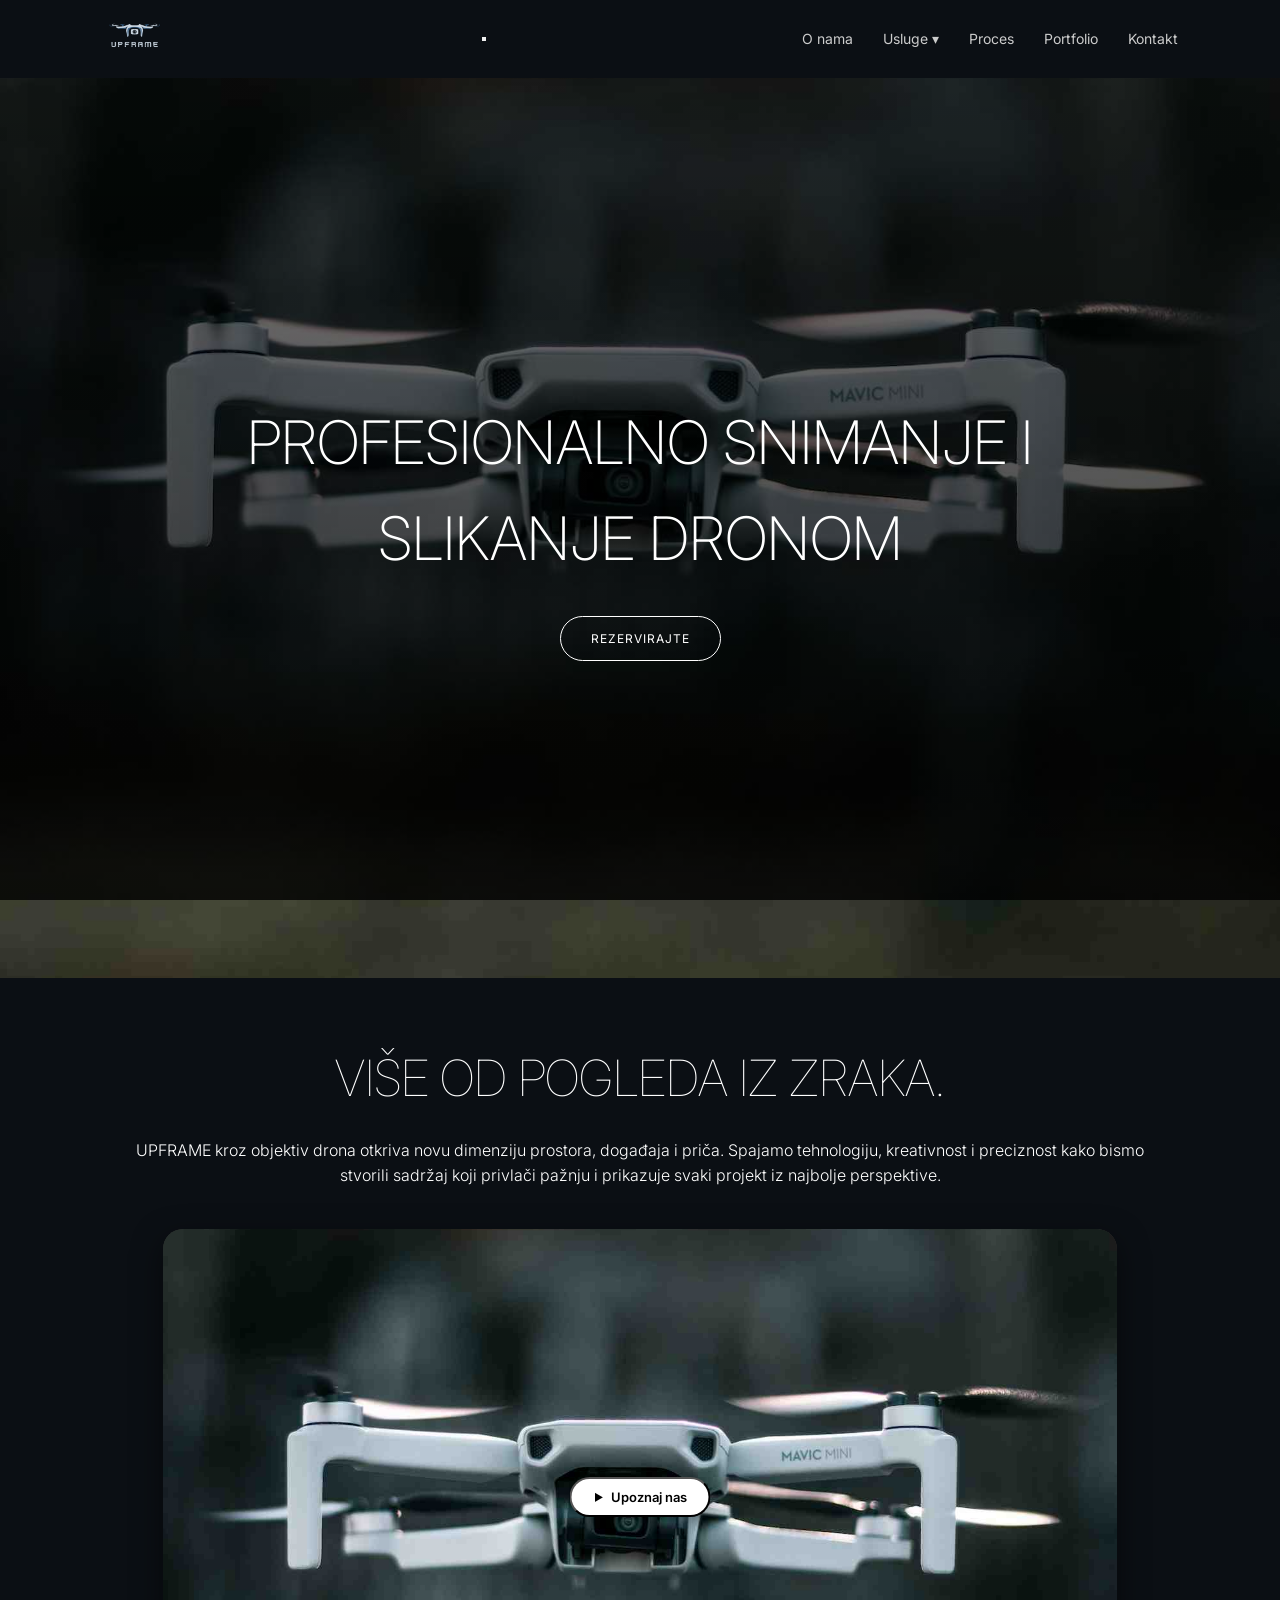
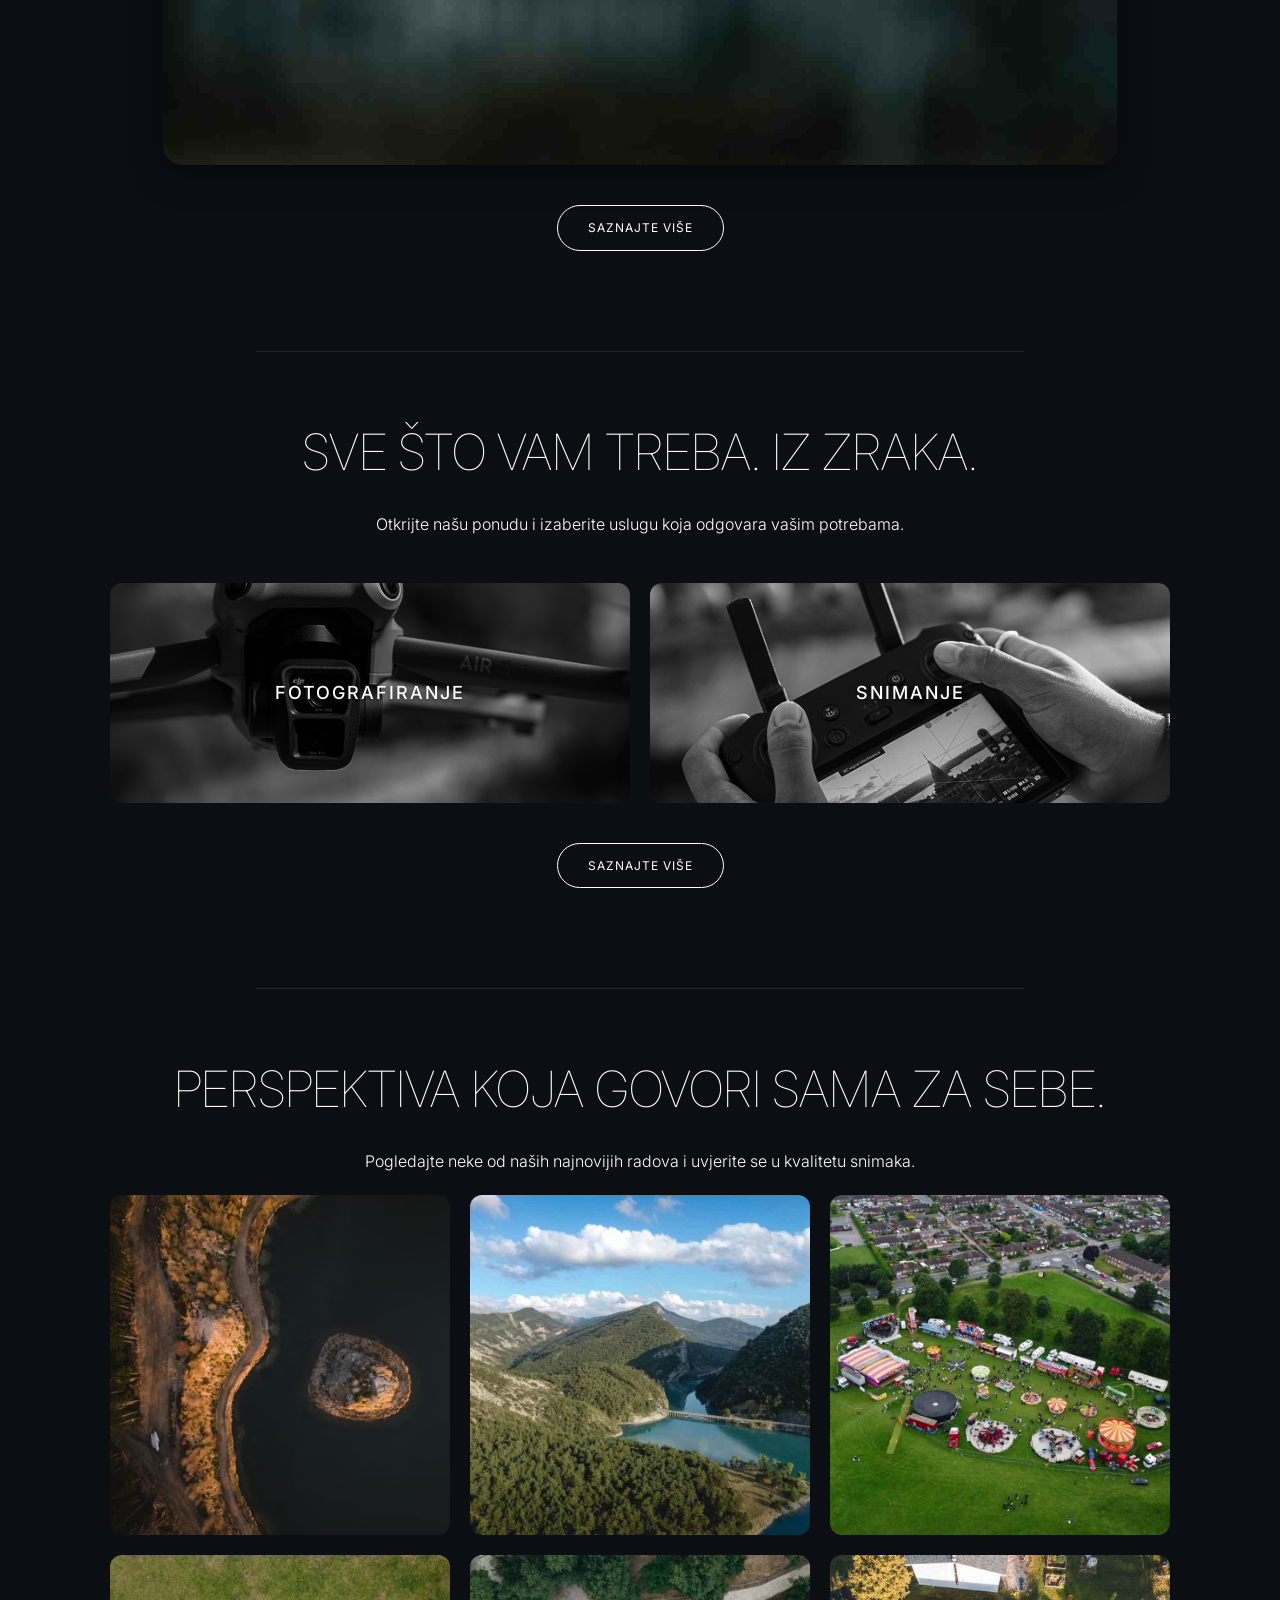
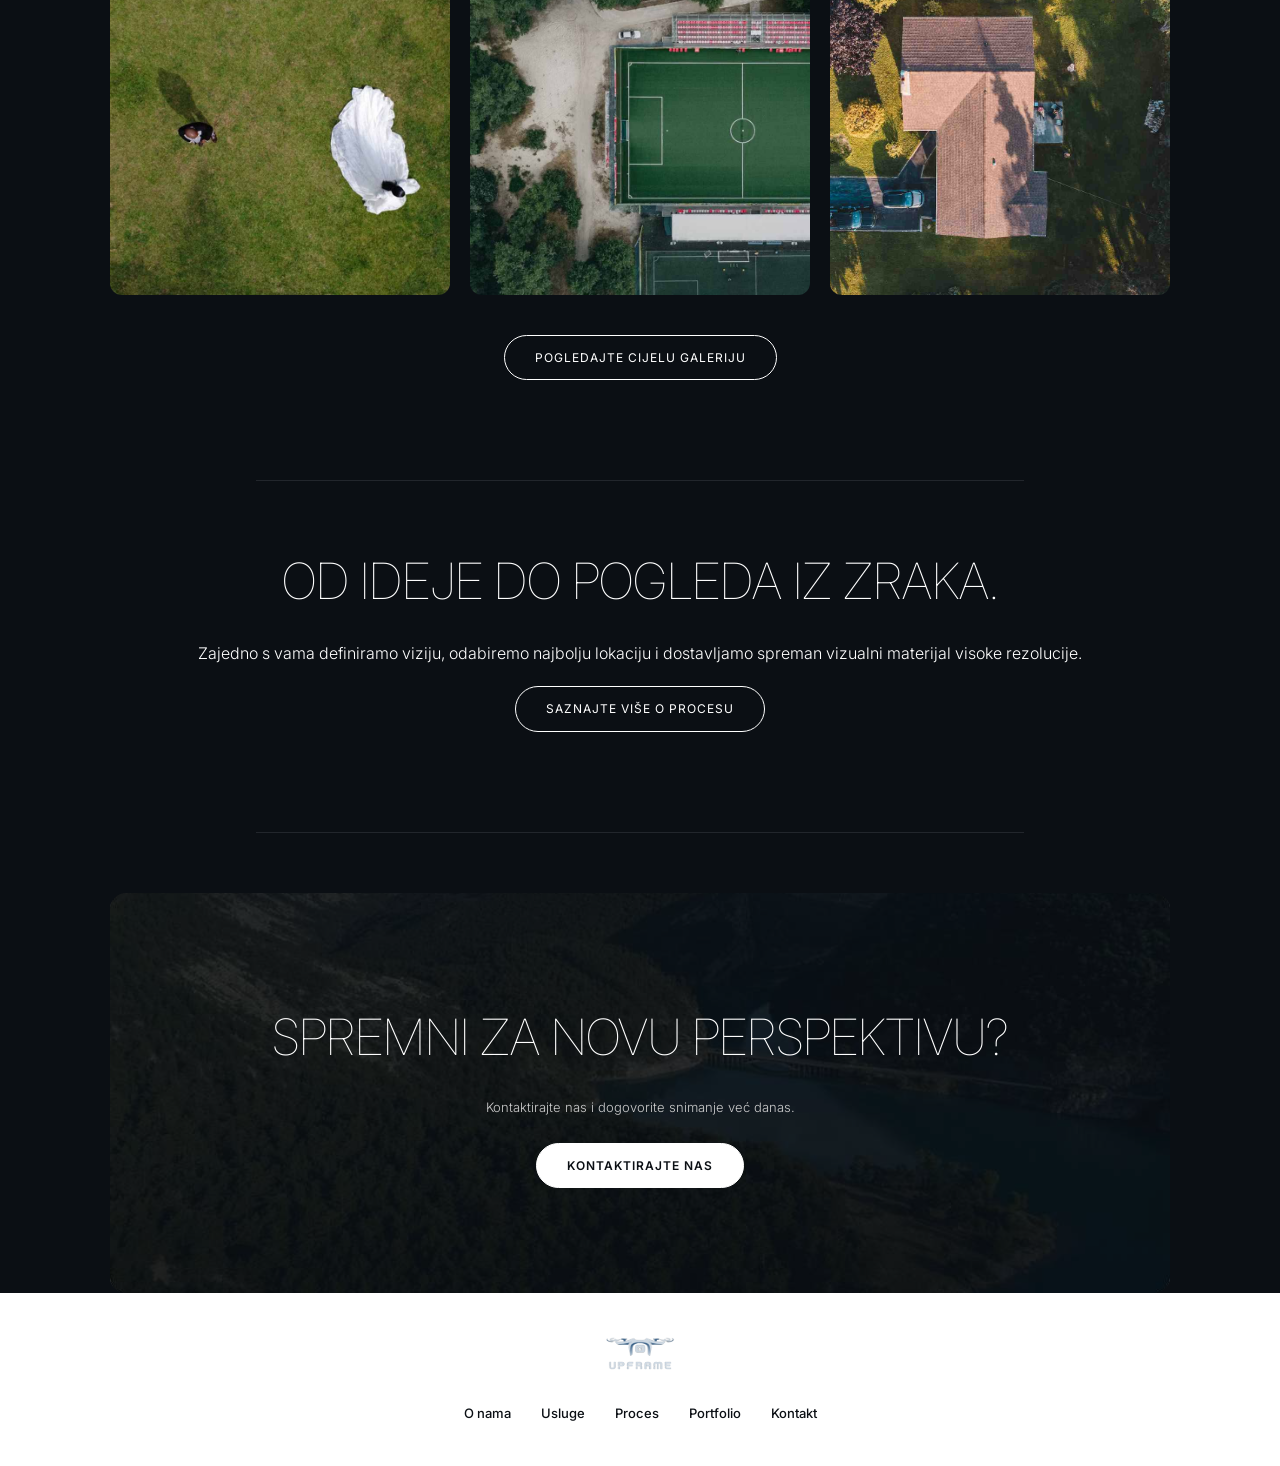
==== index.html @ 9edc262e "Add files via upload" ====
<!DOCTYPE html>
<html lang="hr">

<head>
    <meta charset="UTF-8">
    <meta name="viewport" content="width=device-width, initial-scale=1.0">
    <title>UPFRAME - Naslovna</title>
    <link rel="preconnect" href="https://fonts.googleapis.com">
    <link rel="preconnect" href="https://fonts.gstatic.com" crossorigin>
    <link href="https://fonts.googleapis.com/css2?family=Inter:wght@300;400;500;600;700&display=swap" rel="stylesheet">
    <link rel="stylesheet" href="style.css">
</head>

<body>

    <header class="navbar">
        <div class="logo">
            <a href="index.html"><img src="images/logotip.png" alt="UPFRAME Logo"></a>
        </div>

        <button class="hamburger" id="hamburger" aria-label="Otvori izbornik">
            <span></span>
            <span></span>
            <span></span>
        </button>

        <nav>
            <ul class="nav-links" id="nav-links">
                <li><a href="o_nama.html">O nama</a></li>
                <li class="dropdown">
                    <a href="usluge.html" class="dropbtn">Usluge &#9662;</a>
                    <ul class="dropdown-content">
                        <li><a href="snimanje.html">Snimanje</a></li>
                        <li><a href="fotografiranje.html">Fotografiranje</a></li>
                    </ul>
                </li>
                <li><a href="proces.html">Proces</a></li>
                <li><a href="portfolio.html">Portfolio</a></li>
                <li><a href="kontakt.html">Kontakt</a></li>
            </ul>
        </nav>
    </header>

    <section class="hero">
        <div class="hero-text">
            <h1>profesionalno snimanje i <br>slikanje dronom</h1>

            <a href="kontakt.html" class="btn btn-outline">REZERVIRAJTE</a>
        </div>
    </section>

    <section class="content-section text-center">
        <h2>VIŠE OD POGLEDA IZ ZRAKA.</h2>
        <p class="subtitle">
            UPFRAME kroz objektiv drona otkriva novu dimenziju prostora, događaja i priča.
            Spajamo tehnologiju, kreativnost i preciznost kako bismo stvorili
            sadržaj koji privlači pažnju i prikazuje svaki projekt iz najbolje perspektive.<br>
        </p>

        <div class="video-container" id="videoWrapper">
            <img src="images/naslovna_1.jpg" alt="Video cover" class="video-poster">

            <button type="button" class="play-btn" onclick="pokreniVideo()">
                <span class="play-icon">►</span> Upoznaj nas
            </button>

            <video id="mojVideo" class="video-element" controls>
                <source src="images/teovideo.mp4" type="video/mp4">
                Vaš preglednik ne podržava video zapis.
            </video>
        </div>

        <script>
            function pokreniVideo() {
                var wrapper = document.getElementById('videoWrapper');
                var video = document.getElementById('mojVideo');

                wrapper.classList.add('playing');
                video.play();
            }
        </script>

        <a href="o_nama.html" class="btn btn-outline">SAZNAJTE VIŠE</a>

    </section>
    <hr class="divider">

    <section class="content-section text-center">
        <h2>SVE ŠTO VAM TREBA. IZ ZRAKA.</h2>
        <p class="subtitle">Otkrijte našu ponudu i izaberite uslugu koja odgovara vašim potrebama.</p>
        <br>


        <div class="cards-grid grid-2">
            <div class="card card-overlay">
                <a href="fotografiranje.html">
                    <img src="images/fotografiranje.png" alt="Fotografiranje">
                    <div class="card-text">FOTOGRAFIRANJE</div>
            </div></a>
            <a href="snimanje.html">
                <div class="card card-overlay">
                    <img src="images/snimanje.png" alt="Snimanje">
                    <div class="card-text">SNIMANJE</div>
                </div>
            </a>
        </div>

        <a href="usluge.html" class="btn btn-outline">SAZNAJTE VIŠE</a>

    </section>
    <hr class="divider">

    <section class="content-section text-center">
        <h2>PERSPEKTIVA KOJA GOVORI SAMA ZA SEBE.</h2>
        <p class="subtitle">Pogledajte neke od naših najnovijih radova i uvjerite se u kvalitetu snimaka.</p>

        <div class="cards-grid grid-3">
            <div class="card"><img src="images/otok1.jpg" alt="Rad 1"></div>
            <div class="card"><img src="images/planina.jpg" alt="Rad 2"></div>
            <div class="card"><img src="images/event.jpg" alt="Rad 3"></div>
            <div class="card"><img src="images/svadba.jpg" alt="Rad 4"></div>
            <div class="card"><img src="images/teren.jpg" alt="Rad 5"></div>
            <div class="card"><img src="images/lokacija.jpg" alt="Rad 6"></div>
        </div>

        <a href="portfolio.html" class="btn btn-outline">POGLEDAJTE CIJELU GALERIJU</a>
    </section>
    <hr class="divider">
    <section class="content-section text-center">
        <h2>OD IDEJE DO POGLEDA IZ ZRAKA.</h2>
        <p class="subtitle">
            Zajedno s vama definiramo viziju, odabiremo najbolju lokaciju
            i dostavljamo spreman vizualni materijal visoke rezolucije.
        </p>
        <a href="proces.html" class="btn btn-outline">SAZNAJTE VIŠE O PROCESU</a>

    </section>
    <hr class="divider">
    <section class="content-section">
        <div class="cta-card">
            <img src="images/footer.jpg" alt="Pozadina">
            <div class="cta-content">
                <h2>SPREMNI ZA NOVU PERSPEKTIVU?</h2>
                <p>Kontaktirajte nas i dogovorite snimanje već danas.</p>
                <a href="kontakt.html" class="btn btn-white">KONTAKTIRAJTE NAS</a>
            </div>
        </div>
    </section>

    <footer class="footer">
        <div class="footer-logo">
            <img src="images/logotip.png" alt="UPFRAME Logo">
        </div>
        <ul class="footer-links">
            <li><a href="o_nama.html">O nama</a></li>
            <li><a href="usluge.html">Usluge</a></li>
            <li><a href="proces.html">Proces</a></li>
            <li><a href="portfolio.html">Portfolio</a></li>
            <li><a href="kontakt.html">Kontakt</a></li>
        </ul>
    </footer>

    <script>
        const hamburger = document.getElementById('hamburger');
        const navLinks = document.getElementById('nav-links');

        hamburger.addEventListener('click', () => {
            navLinks.classList.toggle('active');
        });
    </script>
</body>

</html>
---- style.css ----
* {
    margin: 0;
    padding: 0;
    box-sizing: border-box;
}

body {
    font-family: 'Inter', sans-serif;
    background-color: #0b0f14;
    color: #ffffff;
    line-height: 1.6;
}

a {
    color: inherit;
    text-decoration: none;
}

.navbar {
    display: flex;
    justify-content: space-between;
    align-items: center;
    padding: 20px 8%;
    background-color: #0b0f14;
}

.logo img {
    height: 30px;
}

.nav-links {
    list-style: none;
    display: flex;
    gap: 30px;
}

.nav-links a {
    font-size: 14px;
    font-weight: 400;
    color: #cccccc;
    transition: color 0.3s ease;
}

.nav-links a:hover {
    color: #ffffff;
}

.dropdown {
    position: relative;
}

.dropdown-content {
    display: none;
    position: absolute;
    top: 100%;
    left: 0;
    background-color: #161b22;
    min-width: 160px;
    box-shadow: 0px 8px 16px rgba(0, 0, 0, 0.5);
    border-radius: 8px;
    padding: 10px 0;
    list-style: none;
    z-index: 1000;
}

.dropdown-content li a {
    display: block;
    padding: 10px 20px;
    color: #cccccc;
}

.dropdown-content li a:hover {
    background-color: #21262d;
    color: #ffffff;
}

.dropdown:hover .dropdown-content {
    display: block;
}



.hero {
    width: 100vw;
    height: 100vh;

    display: flex;
    justify-content: center;
    align-items: center;

    text-align: center;

    background-image: linear-gradient(rgba(0, 0, 0, 0.5), rgba(0, 0, 0, 0.8)), url(images/naslovna_1.jpg);
    background-size: cover;
    background-position: center center;
    background-repeat: no-repeat;
    background-attachment: fixed;
}

.btn {
    display: inline-block;
    padding: 12px 30px;
    border-radius: 30px;
    font-size: 12px;
    letter-spacing: 1px;
    cursor: pointer;
    transition: all 0.3s ease;
}

.btn-outline {
    border: 1px solid #ffffff;
    color: #ffffff;
    background: transparent;
}

.btn-outline:hover {
    background: #ffffff;
    color: #0b0f14;
}

.btn-white {
    background: #ffffff;
    color: #0b0f14;
    border: 1px solid #ffffff;
    font-weight: 600;
}

.btn-white:hover {
    background: #e0e0e0;
}

h1 {
    font-size: 60px;
    font-weight: 200;
    text-transform: uppercase;
    margin-bottom: 0.5em;
}

.divider {
    border: 0;
    height: 1px;
    background: #22262c;
    margin: 100px auto 0;

    width: 60%;
}

.content-section {
    max-width: 1100px;
    margin: 0 auto;
    padding: 60px 20px 0;
}

.text-center {
    text-align: center;
}

h2 {
    font-size: 50px;
    font-weight: 100;
    margin-bottom: 20px;
    text-transform: uppercase;
}

p {
    font-size: 16px;
    color: white;
    margin-bottom: 20px;
    font-weight: 300;
}

.video-container {
    position: relative;
    width: 90%;
    max-width: 1100px;
    margin: 40px auto;
    aspect-ratio: 16 / 9;
    border-radius: 20px;
    overflow: hidden;
    box-shadow: 0 10px 30px rgba(0, 0, 0, 0.5);
    background-color: #000;
}

.video-container.playing .video-poster,
.video-container.playing .play-btn {
    display: none;
}

.video-poster {
    position: absolute;
    top: 0;
    left: 0;
    width: 100%;
    height: 100%;
    object-fit: cover;
    z-index: 2;
    transition: opacity 0.3s ease;
}

.play-btn {
    position: absolute;
    top: 50%;
    left: 50%;
    transform: translate(-50%, -50%);
    z-index: 3;

    background-color: #ffffff;
    color: #000000;
    padding: 10px 22px;
    border-radius: 50px;
    font-family: 'Inter', sans-serif;
    font-size: 13px;
    font-weight: 600;
    cursor: pointer;

    display: flex;
    align-items: center;
    gap: 8px;
    box-shadow: 0 4px 15px rgba(0, 0, 0, 0.3);
    user-select: none;
    transition: transform 0.2s ease, background-color 0.2s ease;
}

.play-btn:hover {
    transform: translate(-50%, -50%) scale(1.05);
    background-color: #f0f0f0;
}

.play-icon {
    font-size: 10px;
}

.video-element {
    position: absolute;
    top: 0;
    left: 0;
    width: 100%;
    height: 100%;
    border: none;
    z-index: 1;
}

.video-checkbox:checked~.video-poster,
.video-checkbox:checked~.play-btn {
    display: none;
}


.cards-grid {
    display: grid;
    gap: 20px;
    margin-bottom: 40px;
}

.grid-2 {
    grid-template-columns: repeat(2, 1fr);
}

.grid-3 {
    grid-template-columns: repeat(3, 1fr);
}

.card {
    border-radius: 12px;
    overflow: hidden;
    position: relative;
}

.card img {
    width: 100%;
    height: 100%;
    object-fit: cover;
    display: block;
}

.card-overlay {
    height: 220px;
}

.card-overlay .card-text {
    position: absolute;
    top: 50%;
    left: 50%;
    transform: translate(-50%, -50%);
    font-size: 18px;
    letter-spacing: 2px;
    font-weight: 500;
    text-shadow: 0 2px 4px rgba(0, 0, 0, 0.6);
}


.vertical-line {
    width: 1px;
    height: 100px;
    background-color: #22262c;
    margin: 0 auto;
}

.split-section {
    display: flex;
    align-items: center;
    justify-content: space-between;
    gap: 50px;
    max-width: 1100px;
    margin: 40px auto;
    padding: 0 20px;
}

.split-text {
    flex: 1;
    color: #ffffff;
}

.split-text h2 {
    font-size: 24px;
    font-weight: 400;
    letter-spacing: 2px;
    margin-bottom: 25px;
    text-transform: uppercase;
}

.split-text p {
    font-size: 14px;
    line-height: 1.7;
    color: white;
    margin-bottom: 20px;
    font-weight: 300;
}

.split-text p:last-child {
    margin-bottom: 0;
}

.split-image {
    flex: 1;
}

.split-image img {
    width: 80%;
    height: auto;
    display: block;
    border-radius: 20px;
    object-fit: cover;
}





.cta-card {
    position: relative;
    border-radius: 16px;
    overflow: hidden;
    height: 400px;
    display: flex;
    align-items: center;
    justify-content: center;
    text-align: center;
}

.cta-card img {
    position: absolute;
    width: 100%;
    height: 100%;
    object-fit: cover;
    opacity: 0.4;
}

.cta-content {
    position: relative;
    z-index: 1;
}

.cta-content p {
    font-size: 13px;
    color: #cccccc;
    margin-bottom: 25px;
}

.footer {
    background-color: #ffffff;
    color: #0b0f14;
    text-align: center;
    padding: 40px 20px;
}

.footer-logo img {
    height: 40px;
    margin-bottom: 20px;
}

.footer-links {
    list-style: none;
    display: flex;
    justify-content: center;
    gap: 30px;
}

.footer-links a {
    color: #0b0f14;
    font-size: 13px;
    font-weight: 500;
}

.contact-box {
    background-color: #333c48;
    max-width: 600px;
    margin: 50px auto;
    padding: 40px 20px;
    border-radius: 30px;
    text-align: center;
}

.contact-title {
    color: #ffffff;
    font-family: 'Inter', sans-serif;
    font-size: 14px;
    font-weight: 700;
    letter-spacing: 1.5px;
    margin-bottom: 8px;
}

.contact-email {
    color: #b0b8c4;
    font-family: 'Inter', sans-serif;
    font-size: 14px;
    text-decoration: underline;
    transition: color 0.3s ease;
}

.contact-email:hover {
    color: #ffffff;
}

.icon-image img {
    align-items: center;
    position: relative;
    width: 60px;
    height: auto;
    border-radius: 20px;
    object-fit: cover;
}


@media (max-width: 768px) {

    .grid-2,
    .grid-3 {
        grid-template-columns: 1fr;
    }

    .navbar {
        flex-direction: column;
        gap: 15px;
    }

    .nav-links {
        gap: 15px;
    }

    h2 {
    font-size: 30px;
    font-weight: 100;
    margin-bottom: 20px;
    text-transform: uppercase;
}

h1 {
    font-size: 40px;
    font-weight: 100;
    margin-bottom: 20px;
    text-transform: uppercase;
}

p {
    font-size: 12px;
    color: white;
    margin-bottom: 20px;
    font-weight: 300;
}
.content-section {
    max-width: 1100px;
    margin: 0 auto;
    padding: 60px 5px 0;
    padding-left: 1.5rem;  
    padding-right: 1.5rem;
}

.split-section {
    flex-direction: column;
    gap: 30px; 
    padding: 0 16px; 
  }

  .split-image img {
    width: 100%;
}

.hamburger {
    display: none;
    flex-direction: column;
    justify-content: space-between;
    width: 28px;
    height: 20px;
    background: transparent;
    border: none;
    cursor: pointer;
    padding: 0;
    z-index: 1001;
}

.hamburger span {
    width: 100%;
    height: 3px;
    background-color: #ffffff;
    border-radius: 2px;
    transition: all 0.3s ease;
}

    .navbar {
        position: relative;
    }

    .hamburger {
        display: flex;
    }

    .nav-links {
        display: none;
        flex-direction: column;
        position: absolute;
        top: 100%;
        left: 0;
        width: 100%;
        background-color: #0b0f14;
        padding: 20px 0;
        gap: 15px;
        box-shadow: 0px 10px 15px rgba(0, 0, 0, 0.5);
    }

    .nav-links.active {
        display: flex;
    }

    .nav-links li {
        text-align: center;
    }

    .dropdown-content {
    display: block;
    position: static;
    box-shadow: none;
    background-color: #161b22;
    padding-left: 15px;
    margin-top: 5px;
  }

}
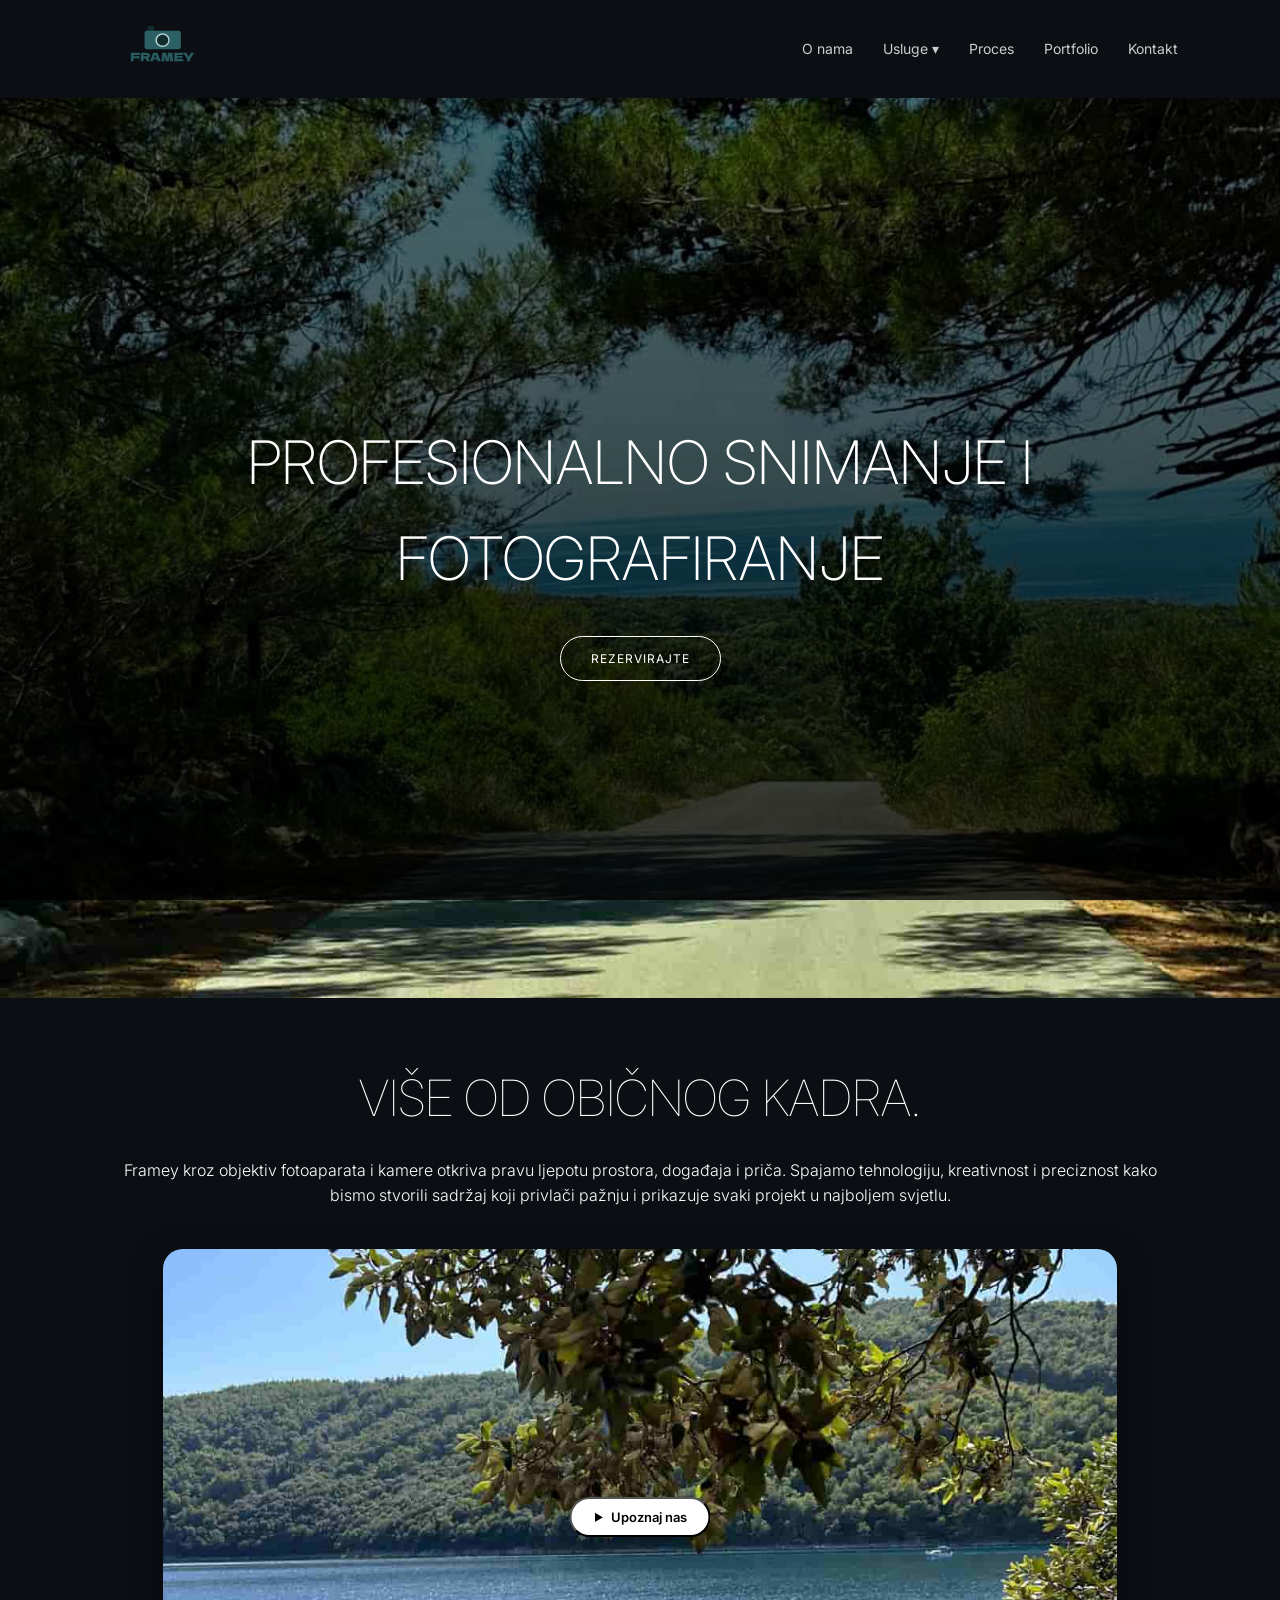
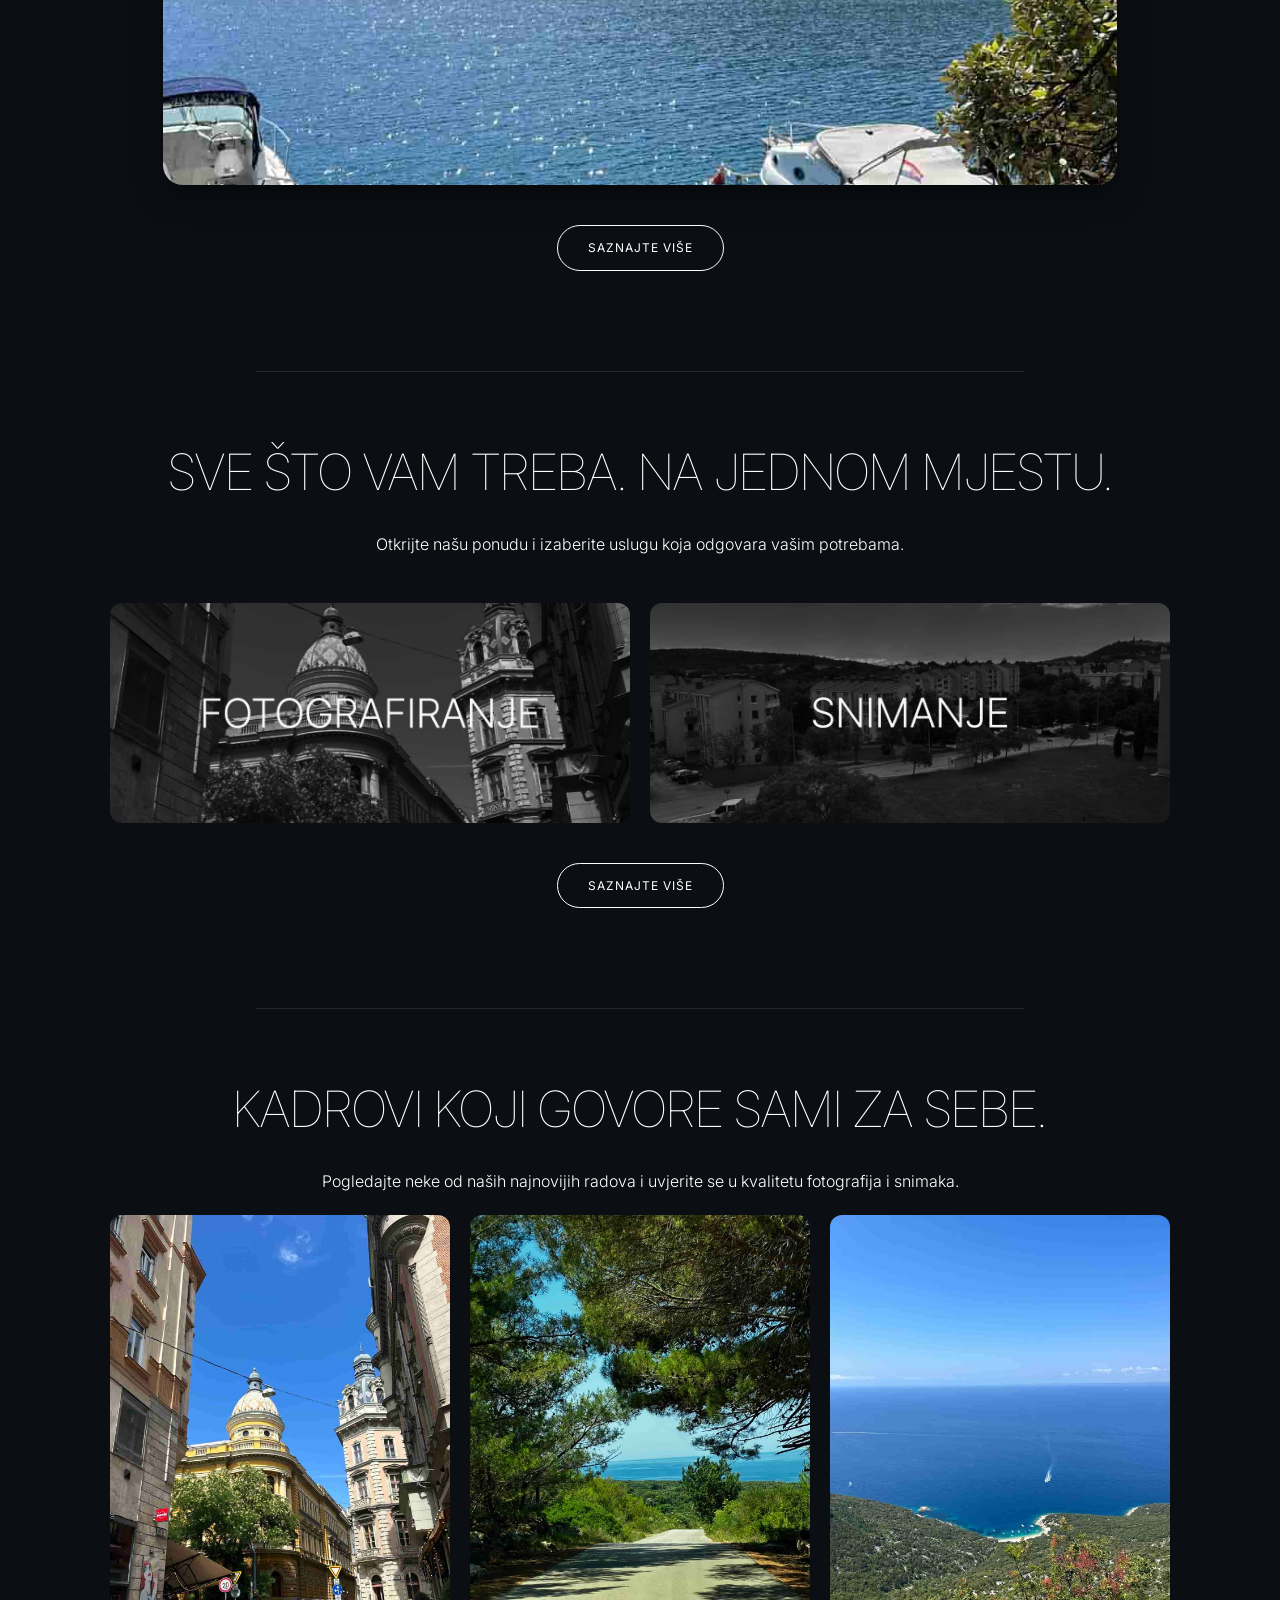
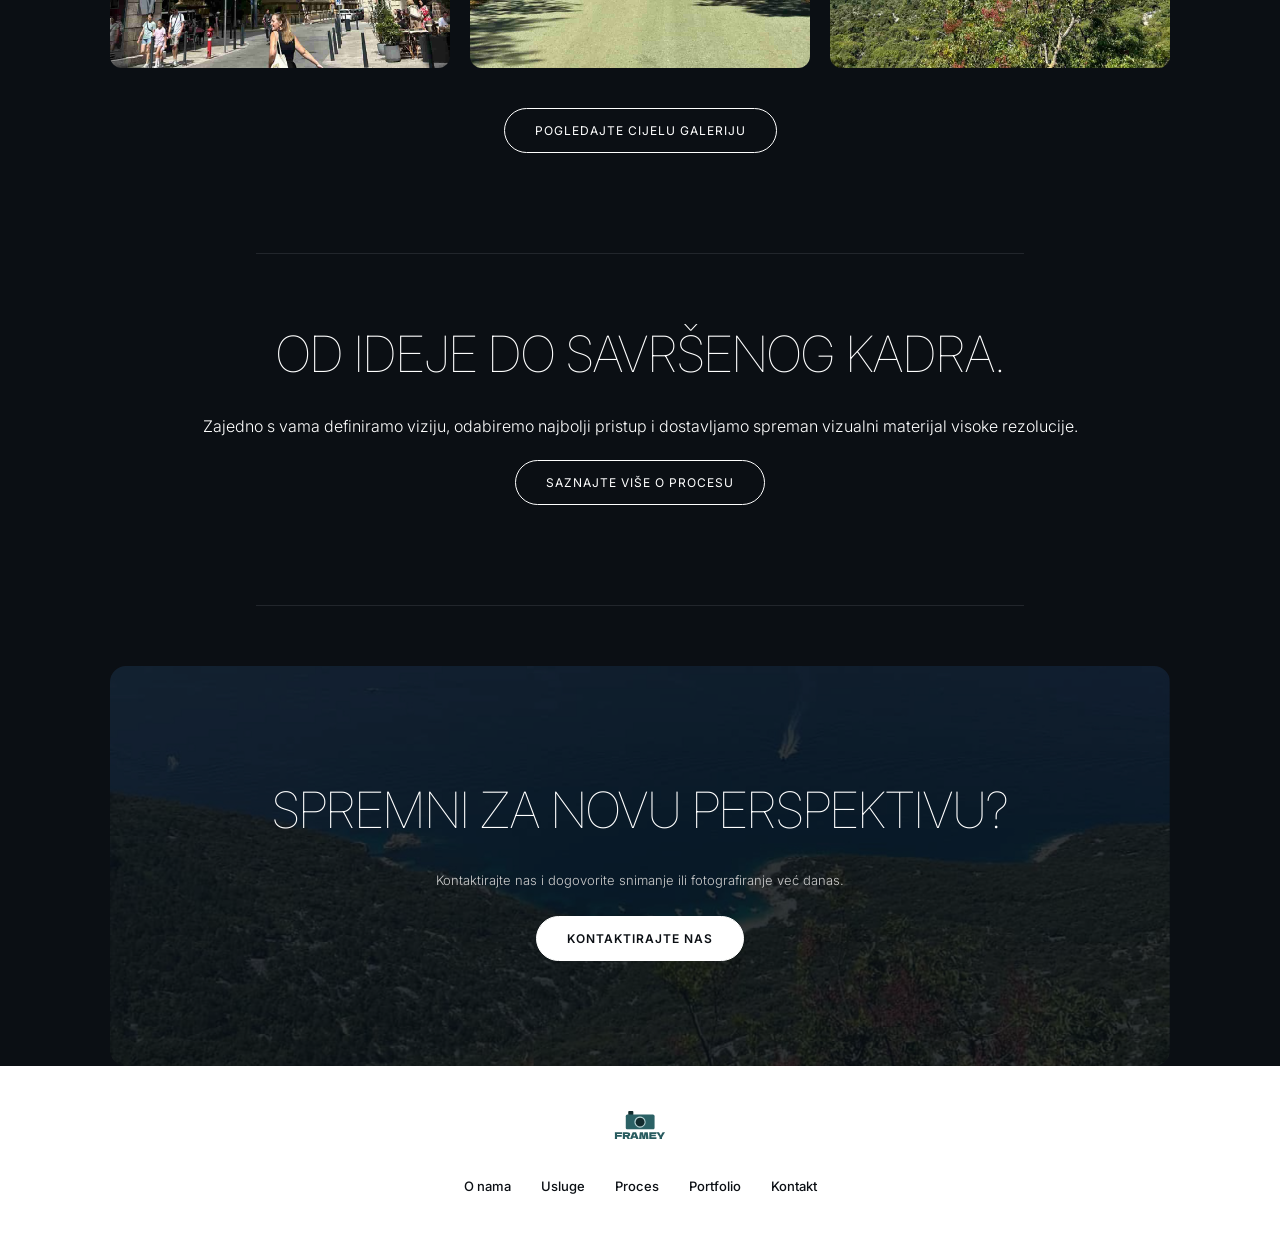
==== commit fd648a1e: "Add files via upload" ====
--- a/index.html
+++ b/index.html
@@ -4,7 +4,7 @@
 <head>
     <meta charset="UTF-8">
     <meta name="viewport" content="width=device-width, initial-scale=1.0">
-    <title>UPFRAME - Naslovna</title>
+    <title>Framey - Naslovna</title>
     <link rel="preconnect" href="https://fonts.googleapis.com">
     <link rel="preconnect" href="https://fonts.gstatic.com" crossorigin>
     <link href="https://fonts.googleapis.com/css2?family=Inter:wght@300;400;500;600;700&display=swap" rel="stylesheet">
@@ -15,7 +15,7 @@
 
     <header class="navbar">
         <div class="logo">
-            <a href="index.html"><img src="images/logotip.png" alt="UPFRAME Logo"></a>
+            <a href="index.html"><img src="images/logotip.svg" alt="Framey Logo"></a>
         </div>
 
         <button class="hamburger" id="hamburger" aria-label="Otvori izbornik">
@@ -43,22 +43,22 @@
 
     <section class="hero">
         <div class="hero-text">
-            <h1>profesionalno snimanje i <br>slikanje dronom</h1>
+            <h1>profesionalno snimanje i <br>fotografiranje</h1>
 
             <a href="kontakt.html" class="btn btn-outline">REZERVIRAJTE</a>
         </div>
     </section>
 
     <section class="content-section text-center">
-        <h2>VIŠE OD POGLEDA IZ ZRAKA.</h2>
+        <h2>VIŠE OD OBIČNOG KADRA.</h2>
         <p class="subtitle">
-            UPFRAME kroz objektiv drona otkriva novu dimenziju prostora, događaja i priča.
+            Framey kroz objektiv fotoaparata i kamere otkriva pravu ljepotu prostora, događaja i priča.
             Spajamo tehnologiju, kreativnost i preciznost kako bismo stvorili
-            sadržaj koji privlači pažnju i prikazuje svaki projekt iz najbolje perspektive.<br>
+            sadržaj koji privlači pažnju i prikazuje svaki projekt u najboljem svjetlu.<br>
         </p>
 
         <div class="video-container" id="videoWrapper">
-            <img src="images/naslovna_1.jpg" alt="Video cover" class="video-poster">
+            <img src="images/plaza.jpg" alt="Video cover" class="video-poster">
 
             <button type="button" class="play-btn" onclick="pokreniVideo()">
                 <span class="play-icon">►</span> Upoznaj nas
@@ -86,7 +86,7 @@
     <hr class="divider">
 
     <section class="content-section text-center">
-        <h2>SVE ŠTO VAM TREBA. IZ ZRAKA.</h2>
+        <h2>SVE ŠTO VAM TREBA. NA JEDNOM MJESTU.</h2>
         <p class="subtitle">Otkrijte našu ponudu i izaberite uslugu koja odgovara vašim potrebama.</p>
         <br>
 
@@ -94,13 +94,13 @@
         <div class="cards-grid grid-2">
             <div class="card card-overlay">
                 <a href="fotografiranje.html">
-                    <img src="images/fotografiranje.png" alt="Fotografiranje">
-                    <div class="card-text">FOTOGRAFIRANJE</div>
+                    <img src="images/foto.png" alt="Fotografiranje">
+                    
             </div></a>
             <a href="snimanje.html">
                 <div class="card card-overlay">
-                    <img src="images/snimanje.png" alt="Snimanje">
-                    <div class="card-text">SNIMANJE</div>
+                    <img src="images/snim.png" alt="Snimanje">
+                    
                 </div>
             </a>
         </div>
@@ -111,25 +111,23 @@
     <hr class="divider">
 
     <section class="content-section text-center">
-        <h2>PERSPEKTIVA KOJA GOVORI SAMA ZA SEBE.</h2>
-        <p class="subtitle">Pogledajte neke od naših najnovijih radova i uvjerite se u kvalitetu snimaka.</p>
+        <h2>KADROVI KOJI GOVORE SAMI ZA SEBE.</h2>
+        <p class="subtitle">Pogledajte neke od naših najnovijih radova i uvjerite se u kvalitetu fotografija i snimaka.</p>
 
         <div class="cards-grid grid-3">
-            <div class="card"><img src="images/otok1.jpg" alt="Rad 1"></div>
-            <div class="card"><img src="images/planina.jpg" alt="Rad 2"></div>
-            <div class="card"><img src="images/event.jpg" alt="Rad 3"></div>
-            <div class="card"><img src="images/svadba.jpg" alt="Rad 4"></div>
-            <div class="card"><img src="images/teren.jpg" alt="Rad 5"></div>
-            <div class="card"><img src="images/lokacija.jpg" alt="Rad 6"></div>
+            <div class="card"><img src="images/budimpesta.jpg" alt="Rad 1"></div>
+            <div class="card"><img src="images/put_vir.jpg" alt="Rad 2"></div>
+            <div class="card"><img src="images/cres.jpg" alt="Rad 3"></div>
+     
         </div>
 
         <a href="portfolio.html" class="btn btn-outline">POGLEDAJTE CIJELU GALERIJU</a>
     </section>
     <hr class="divider">
     <section class="content-section text-center">
-        <h2>OD IDEJE DO POGLEDA IZ ZRAKA.</h2>
+        <h2>OD IDEJE DO SAVRŠENOG KADRA.</h2>
         <p class="subtitle">
-            Zajedno s vama definiramo viziju, odabiremo najbolju lokaciju
+            Zajedno s vama definiramo viziju, odabiremo najbolji pristup
             i dostavljamo spreman vizualni materijal visoke rezolucije.
         </p>
         <a href="proces.html" class="btn btn-outline">SAZNAJTE VIŠE O PROCESU</a>
@@ -141,7 +139,7 @@
             <img src="images/footer.jpg" alt="Pozadina">
             <div class="cta-content">
                 <h2>SPREMNI ZA NOVU PERSPEKTIVU?</h2>
-                <p>Kontaktirajte nas i dogovorite snimanje već danas.</p>
+                <p>Kontaktirajte nas i dogovorite snimanje ili fotografiranje već danas.</p>
                 <a href="kontakt.html" class="btn btn-white">KONTAKTIRAJTE NAS</a>
             </div>
         </div>
@@ -149,7 +147,7 @@
 
     <footer class="footer">
         <div class="footer-logo">
-            <img src="images/logotip.png" alt="UPFRAME Logo">
+            <img src="images/logotip.svg" alt="Framey Logo">
         </div>
         <ul class="footer-links">
             <li><a href="o_nama.html">O nama</a></li>
--- a/style.css
+++ b/style.css
@@ -24,14 +24,30 @@
     background-color: #0b0f14;
 }
 
+
+
 .logo img {
-    height: 30px;
+    height: 50px;
 }
 
 .nav-links {
     list-style: none;
     display: flex;
     gap: 30px;
+}
+
+
+.nav-links {
+    list-style: none;
+    padding: 0;
+    margin: 0;
+}
+
+
+.hamburger {
+    background: none;
+    border: none;
+    outline: none;
 }
 
 .nav-links a {
@@ -90,7 +106,7 @@
 
     text-align: center;
 
-    background-image: linear-gradient(rgba(0, 0, 0, 0.5), rgba(0, 0, 0, 0.8)), url(images/naslovna_1.jpg);
+    background-image: linear-gradient(rgba(0, 0, 0, 0.5), rgba(0, 0, 0, 0.8)), url(images/put_vir.jpg);
     background-size: cover;
     background-position: center center;
     background-repeat: no-repeat;
